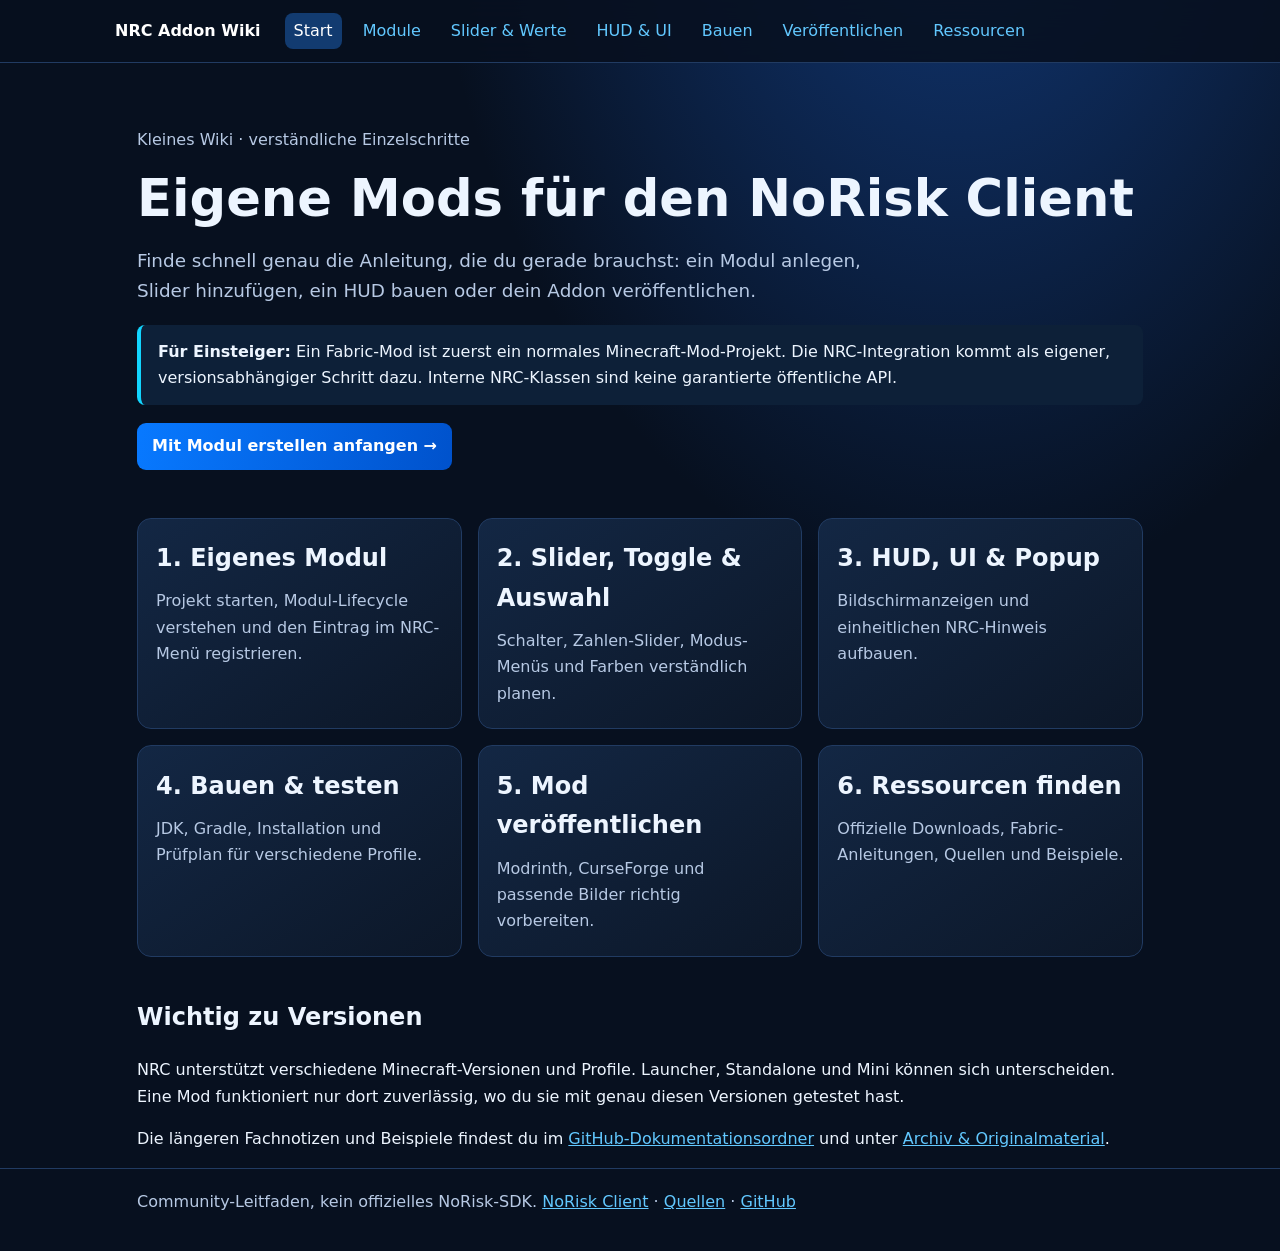
==== docs/index.html @ ca646191 "docs: build navigable NRC addon mini wiki" ====
<!doctype html><html lang="de"><head><meta charset="utf-8"><meta name="viewport" content="width=device-width,initial-scale=1"><title>NoRisk Client Addon Wiki</title><link rel="stylesheet" href="style.css"></head><body><header class="top"><nav class="nav wrap"><a class="brand" href="index.html">NRC Addon Wiki</a><a aria-current="page" href="index.html">Start</a><a href="module-erstellen.html">Module</a><a href="slider-einstellungen.html">Slider & Werte</a><a href="hud-ui-popup.html">HUD & UI</a><a href="build-kompatibilitaet.html">Bauen</a><a href="veroeffentlichen.html">Veröffentlichen</a><a href="ressourcen.html">Ressourcen</a></nav></header><main class="wrap"><section class="hero"><p class="crumb">Kleines Wiki · verständliche Einzelschritte</p><h1>Eigene Mods für den NoRisk Client</h1><p class="lead">Finde schnell genau die Anleitung, die du gerade brauchst: ein Modul anlegen, Slider hinzufügen, ein HUD bauen oder dein Addon veröffentlichen.</p><div class="notice"><strong>Für Einsteiger:</strong> Ein Fabric-Mod ist zuerst ein normales Minecraft-Mod-Projekt. Die NRC-Integration kommt als eigener, versionsabhängiger Schritt dazu. Interne NRC-Klassen sind keine garantierte öffentliche API.</div><a class="btn" href="module-erstellen.html">Mit Modul erstellen anfangen →</a></section><section class="grid"><a class="card" href="module-erstellen.html"><h2>1. Eigenes Modul</h2><p>Projekt starten, Modul-Lifecycle verstehen und den Eintrag im NRC-Menü registrieren.</p></a><a class="card" href="slider-einstellungen.html"><h2>2. Slider, Toggle & Auswahl</h2><p>Schalter, Zahlen-Slider, Modus-Menüs und Farben verständlich planen.</p></a><a class="card" href="hud-ui-popup.html"><h2>3. HUD, UI & Popup</h2><p>Bildschirmanzeigen und einheitlichen NRC-Hinweis aufbauen.</p></a><a class="card" href="build-kompatibilitaet.html"><h2>4. Bauen & testen</h2><p>JDK, Gradle, Installation und Prüfplan für verschiedene Profile.</p></a><a class="card" href="veroeffentlichen.html"><h2>5. Mod veröffentlichen</h2><p>Modrinth, CurseForge und passende Bilder richtig vorbereiten.</p></a><a class="card" href="ressourcen.html"><h2>6. Ressourcen finden</h2><p>Offizielle Downloads, Fabric-Anleitungen, Quellen und Beispiele.</p></a></section><h2>Wichtig zu Versionen</h2><p>NRC unterstützt verschiedene Minecraft-Versionen und Profile. Launcher, Standalone und Mini können sich unterscheiden. Eine Mod funktioniert nur dort zuverlässig, wo du sie mit genau diesen Versionen getestet hast.</p><p>Die längeren Fachnotizen und Beispiele findest du im <a href="https://github.com/xJ4NN1K/norisk-client-addon-wiki/tree/main/docs">GitHub-Dokumentationsordner</a> und unter <a href="https://github.com/xJ4NN1K/norisk-client-addon-wiki/tree/main/archive">Archiv & Originalmaterial</a>.</p></main><footer class="foot"><div class="wrap">Community-Leitfaden, kein offizielles NoRisk-SDK. <a href="https://norisk.gg/">NoRisk Client</a> · <a href="ressourcen.html">Quellen</a> · <a href="https://github.com/xJ4NN1K/norisk-client-addon-wiki">GitHub</a></div></footer></body></html>
---- docs/style.css ----
:root{color-scheme:dark;--bg:#07101f;--panel:#101d31;--line:#213b62;--blue:#0879ff;--cyan:#12d5ff;--ink:#edf5ff;--muted:#b7c9e4}*{box-sizing:border-box}body{margin:0;background:radial-gradient(ellipse at 75% -20%,#123c80 0,transparent 40%),var(--bg);color:var(--ink);font:16px/1.65 system-ui,-apple-system,"Segoe UI",sans-serif}a{color:#62c8ff}a:hover{color:#b4edff}.wrap{max-width:1050px;margin:auto;padding:0 22px}.top{border-bottom:1px solid var(--line);background:#07101fdd;position:sticky;top:0;backdrop-filter:blur(14px);z-index:2}.nav{display:flex;gap:12px;align-items:center;flex-wrap:wrap;padding:13px 0}.brand{font-weight:800;text-decoration:none;color:white;margin-right:12px}.nav a:not(.brand){padding:5px 9px;border-radius:8px;text-decoration:none}.nav a[aria-current=page]{background:#123b70;color:white}.hero{padding:42px 0 24px}.hero h1{font-size:clamp(2rem,5vw,3.2rem);line-height:1.12;margin:.2em 0}.lead{font-size:1.15rem;color:var(--muted);max-width:780px}.notice{padding:14px 17px;border-left:4px solid var(--cyan);background:#0d2038;border-radius:8px;margin:18px 0}.grid{display:grid;grid-template-columns:repeat(auto-fit,minmax(245px,1fr));gap:16px;margin:24px 0 40px}.card{display:block;background:linear-gradient(145deg,#132744,#0c1728);border:1px solid var(--line);padding:18px;border-radius:14px;color:var(--ink);text-decoration:none;transition:transform .15s,border-color .15s}.card:hover{transform:translateY(-2px);border-color:var(--cyan);color:white}.card h2,.card h3{margin:.1em 0 .4em}.card p{margin:.2em 0;color:var(--muted)}main{padding-bottom:40px}h2{margin-top:1.7em}h3{margin-top:1.3em}.steps li{margin:.6em 0}.code{overflow:auto;background:#050b14;border:1px solid var(--line);padding:14px;border-radius:9px;color:#d3e8ff}.crumb{color:var(--muted);margin-top:22px}.banner{display:block;width:100%;height:auto;border:1px solid #146fff;border-radius:18px;background:#000;margin:24px 0}.small{font-size:.92rem;color:var(--muted)}.table{border-collapse:collapse;width:100%;margin:20px 0}.table th,.table td{border:1px solid var(--line);padding:10px;text-align:left;vertical-align:top}.table th{background:#102b50}.foot{border-top:1px solid var(--line);color:var(--muted);padding:20px 0 35px}.btn{display:inline-block;background:linear-gradient(100deg,var(--blue),#0052cc);color:white;text-decoration:none;padding:10px 15px;border-radius:9px;font-weight:700}.btn:hover{color:white;filter:brightness(1.12)}@media(max-width:600px){.wrap{padding:0 15px}.nav{gap:4px}.nav a:not(.brand){padding:4px 6px;font-size:.9rem}}
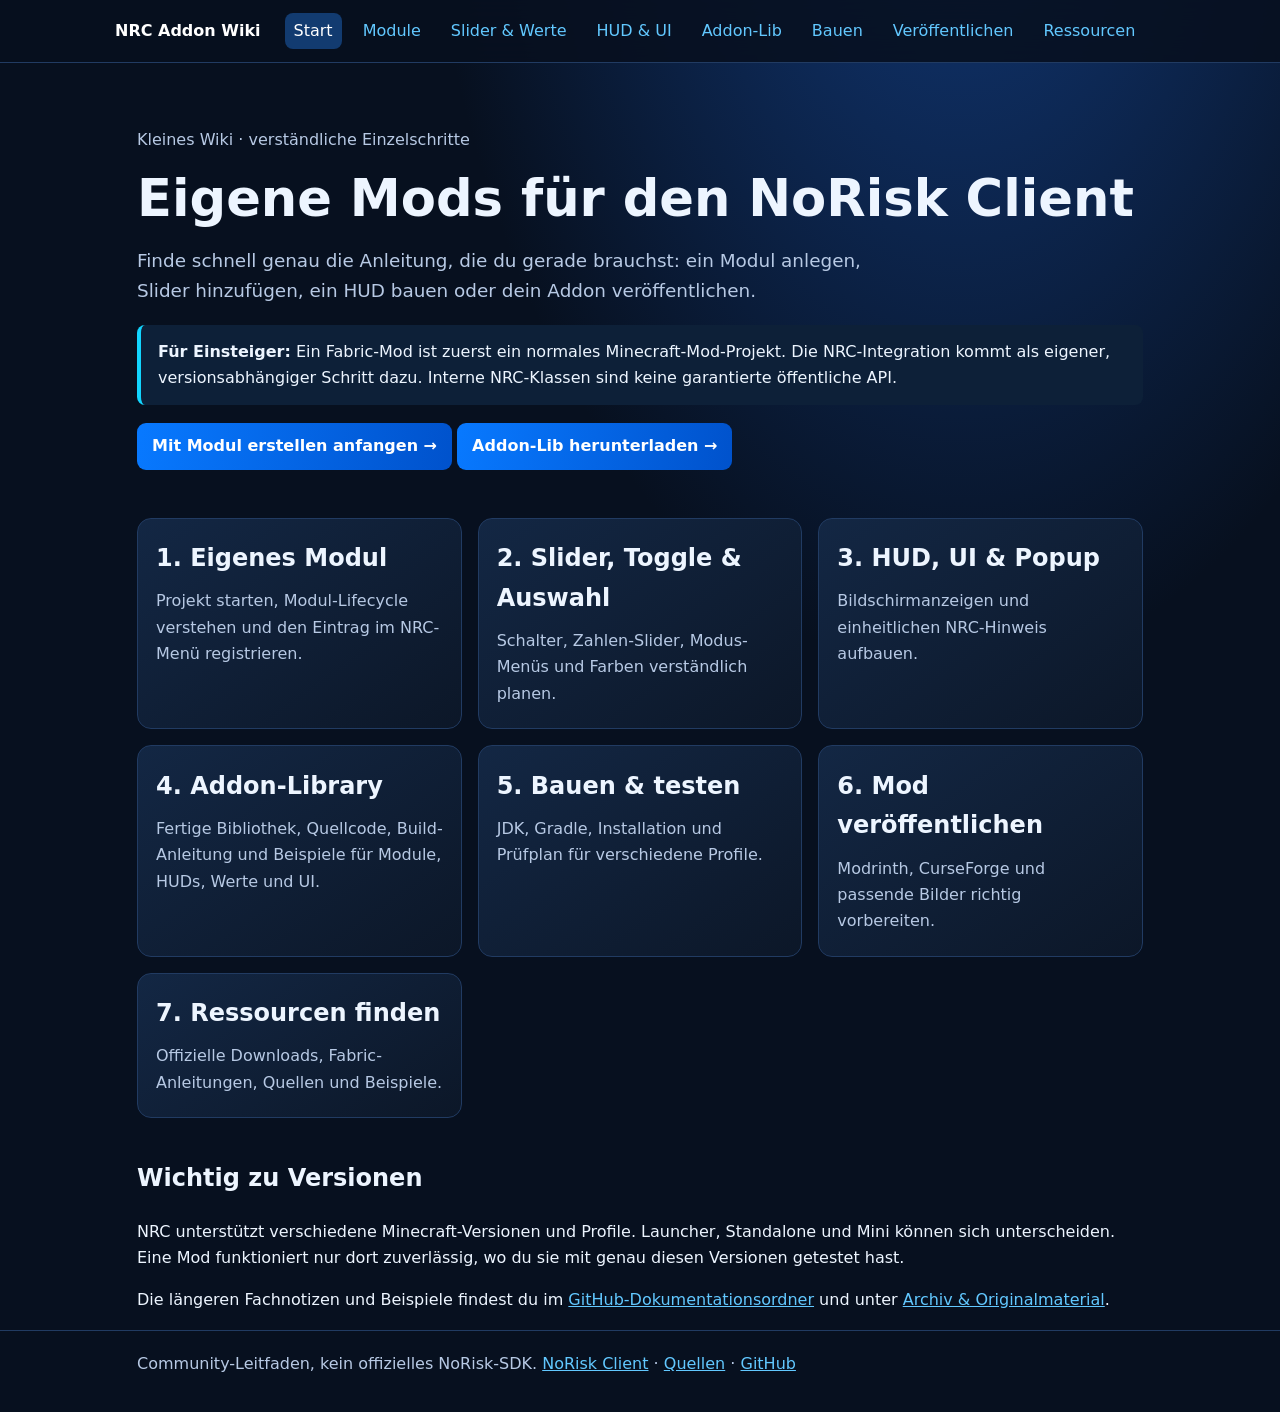
==== commit 2cfdfa09: "Add NoRisk Addon Lib to wiki Add documentation, source bundle, and compiled library downloads." ====
--- a/docs/index.html
+++ b/docs/index.html
@@ -1,2 +1,49 @@
-<!doctype html><html lang="de"><head><meta charset="utf-8"><meta name="viewport" content="width=device-width,initial-scale=1"><title>NoRisk Client Addon Wiki</title><link rel="stylesheet" href="style.css"></head><body><header class="top"><nav class="nav wrap"><a class="brand" href="index.html">NRC Addon Wiki</a><a aria-current="page" href="index.html">Start</a><a href="module-erstellen.html">Module</a><a href="slider-einstellungen.html">Slider & Werte</a><a href="hud-ui-popup.html">HUD & UI</a><a href="build-kompatibilitaet.html">Bauen</a><a href="veroeffentlichen.html">Veröffentlichen</a><a href="ressourcen.html">Ressourcen</a></nav></header><main class="wrap"><section class="hero"><p class="crumb">Kleines Wiki · verständliche Einzelschritte</p><h1>Eigene Mods für den NoRisk Client</h1><p class="lead">Finde schnell genau die Anleitung, die du gerade brauchst: ein Modul anlegen, Slider hinzufügen, ein HUD bauen oder dein Addon veröffentlichen.</p><div class="notice"><strong>Für Einsteiger:</strong> Ein Fabric-Mod ist zuerst ein normales Minecraft-Mod-Projekt. Die NRC-Integration kommt als eigener, versionsabhängiger Schritt dazu. Interne NRC-Klassen sind keine garantierte öffentliche API.</div><a class="btn" href="module-erstellen.html">Mit Modul erstellen anfangen →</a></section><section class="grid"><a class="card" href="module-erstellen.html"><h2>1. Eigenes Modul</h2><p>Projekt starten, Modul-Lifecycle verstehen und den Eintrag im NRC-Menü registrieren.</p></a><a class="card" href="slider-einstellungen.html"><h2>2. Slider, Toggle & Auswahl</h2><p>Schalter, Zahlen-Slider, Modus-Menüs und Farben verständlich planen.</p></a><a class="card" href="hud-ui-popup.html"><h2>3. HUD, UI & Popup</h2><p>Bildschirmanzeigen und einheitlichen NRC-Hinweis aufbauen.</p></a><a class="card" href="build-kompatibilitaet.html"><h2>4. Bauen & testen</h2><p>JDK, Gradle, Installation und Prüfplan für verschiedene Profile.</p></a><a class="card" href="veroeffentlichen.html"><h2>5. Mod veröffentlichen</h2><p>Modrinth, CurseForge und passende Bilder richtig vorbereiten.</p></a><a class="card" href="ressourcen.html"><h2>6. Ressourcen finden</h2><p>Offizielle Downloads, Fabric-Anleitungen, Quellen und Beispiele.</p></a></section><h2>Wichtig zu Versionen</h2><p>NRC unterstützt verschiedene Minecraft-Versionen und Profile. Launcher, Standalone und Mini können sich unterscheiden. Eine Mod funktioniert nur dort zuverlässig, wo du sie mit genau diesen Versionen getestet hast.</p><p>Die längeren Fachnotizen und Beispiele findest du im <a href="https://github.com/xJ4NN1K/norisk-client-addon-wiki/tree/main/docs">GitHub-Dokumentationsordner</a> und unter <a href="https://github.com/xJ4NN1K/norisk-client-addon-wiki/tree/main/archive">Archiv & Originalmaterial</a>.</p></main><footer class="foot"><div class="wrap">Community-Leitfaden, kein offizielles NoRisk-SDK. <a href="https://norisk.gg/">NoRisk Client</a> · <a href="ressourcen.html">Quellen</a> · <a href="https://github.com/xJ4NN1K/norisk-client-addon-wiki">GitHub</a></div></footer></body></html>
-
+<!doctype html>
+<html lang="de">
+<head>
+  <meta charset="utf-8">
+  <meta name="viewport" content="width=device-width,initial-scale=1">
+  <title>NoRisk Client Addon Wiki</title>
+  <link rel="stylesheet" href="style.css">
+</head>
+<body>
+  <header class="top">
+    <nav class="nav wrap">
+      <a class="brand" href="index.html">NRC Addon Wiki</a>
+      <a aria-current="page" href="index.html">Start</a>
+      <a href="module-erstellen.html">Module</a>
+      <a href="slider-einstellungen.html">Slider &amp; Werte</a>
+      <a href="hud-ui-popup.html">HUD &amp; UI</a>
+      <a href="addon-lib.html">Addon-Lib</a>
+      <a href="build-kompatibilitaet.html">Bauen</a>
+      <a href="veroeffentlichen.html">Veröffentlichen</a>
+      <a href="ressourcen.html">Ressourcen</a>
+    </nav>
+  </header>
+  <main class="wrap">
+    <section class="hero">
+      <p class="crumb">Kleines Wiki · verständliche Einzelschritte</p>
+      <h1>Eigene Mods für den NoRisk Client</h1>
+      <p class="lead">Finde schnell genau die Anleitung, die du gerade brauchst: ein Modul anlegen, Slider hinzufügen, ein HUD bauen oder dein Addon veröffentlichen.</p>
+      <div class="notice"><strong>Für Einsteiger:</strong> Ein Fabric-Mod ist zuerst ein normales Minecraft-Mod-Projekt. Die NRC-Integration kommt als eigener, versionsabhängiger Schritt dazu. Interne NRC-Klassen sind keine garantierte öffentliche API.</div>
+      <a class="btn" href="module-erstellen.html">Mit Modul erstellen anfangen →</a>
+      <a class="btn" href="addon-lib.html">Addon-Lib herunterladen →</a>
+    </section>
+    <section class="grid">
+      <a class="card" href="module-erstellen.html"><h2>1. Eigenes Modul</h2><p>Projekt starten, Modul-Lifecycle verstehen und den Eintrag im NRC-Menü registrieren.</p></a>
+      <a class="card" href="slider-einstellungen.html"><h2>2. Slider, Toggle &amp; Auswahl</h2><p>Schalter, Zahlen-Slider, Modus-Menüs und Farben verständlich planen.</p></a>
+      <a class="card" href="hud-ui-popup.html"><h2>3. HUD, UI &amp; Popup</h2><p>Bildschirmanzeigen und einheitlichen NRC-Hinweis aufbauen.</p></a>
+      <a class="card" href="addon-lib.html"><h2>4. Addon-Library</h2><p>Fertige Bibliothek, Quellcode, Build-Anleitung und Beispiele für Module, HUDs, Werte und UI.</p></a>
+      <a class="card" href="build-kompatibilitaet.html"><h2>5. Bauen &amp; testen</h2><p>JDK, Gradle, Installation und Prüfplan für verschiedene Profile.</p></a>
+      <a class="card" href="veroeffentlichen.html"><h2>6. Mod veröffentlichen</h2><p>Modrinth, CurseForge und passende Bilder richtig vorbereiten.</p></a>
+      <a class="card" href="ressourcen.html"><h2>7. Ressourcen finden</h2><p>Offizielle Downloads, Fabric-Anleitungen, Quellen und Beispiele.</p></a>
+    </section>
+    <h2>Wichtig zu Versionen</h2>
+    <p>NRC unterstützt verschiedene Minecraft-Versionen und Profile. Launcher, Standalone und Mini können sich unterscheiden. Eine Mod funktioniert nur dort zuverlässig, wo du sie mit genau diesen Versionen getestet hast.</p>
+    <p>Die längeren Fachnotizen und Beispiele findest du im <a href="https://github.com/xJ4NN1K/norisk-client-addon-wiki/tree/main/docs">GitHub-Dokumentationsordner</a> und unter <a href="https://github.com/xJ4NN1K/norisk-client-addon-wiki/tree/main/archive">Archiv &amp; Originalmaterial</a>.</p>
+  </main>
+  <footer class="foot">
+    <div class="wrap">Community-Leitfaden, kein offizielles NoRisk-SDK. <a href="https://norisk.gg/">NoRisk Client</a> · <a href="ressourcen.html">Quellen</a> · <a href="https://github.com/xJ4NN1K/norisk-client-addon-wiki">GitHub</a></div>
+  </footer>
+</body>
+</html>
